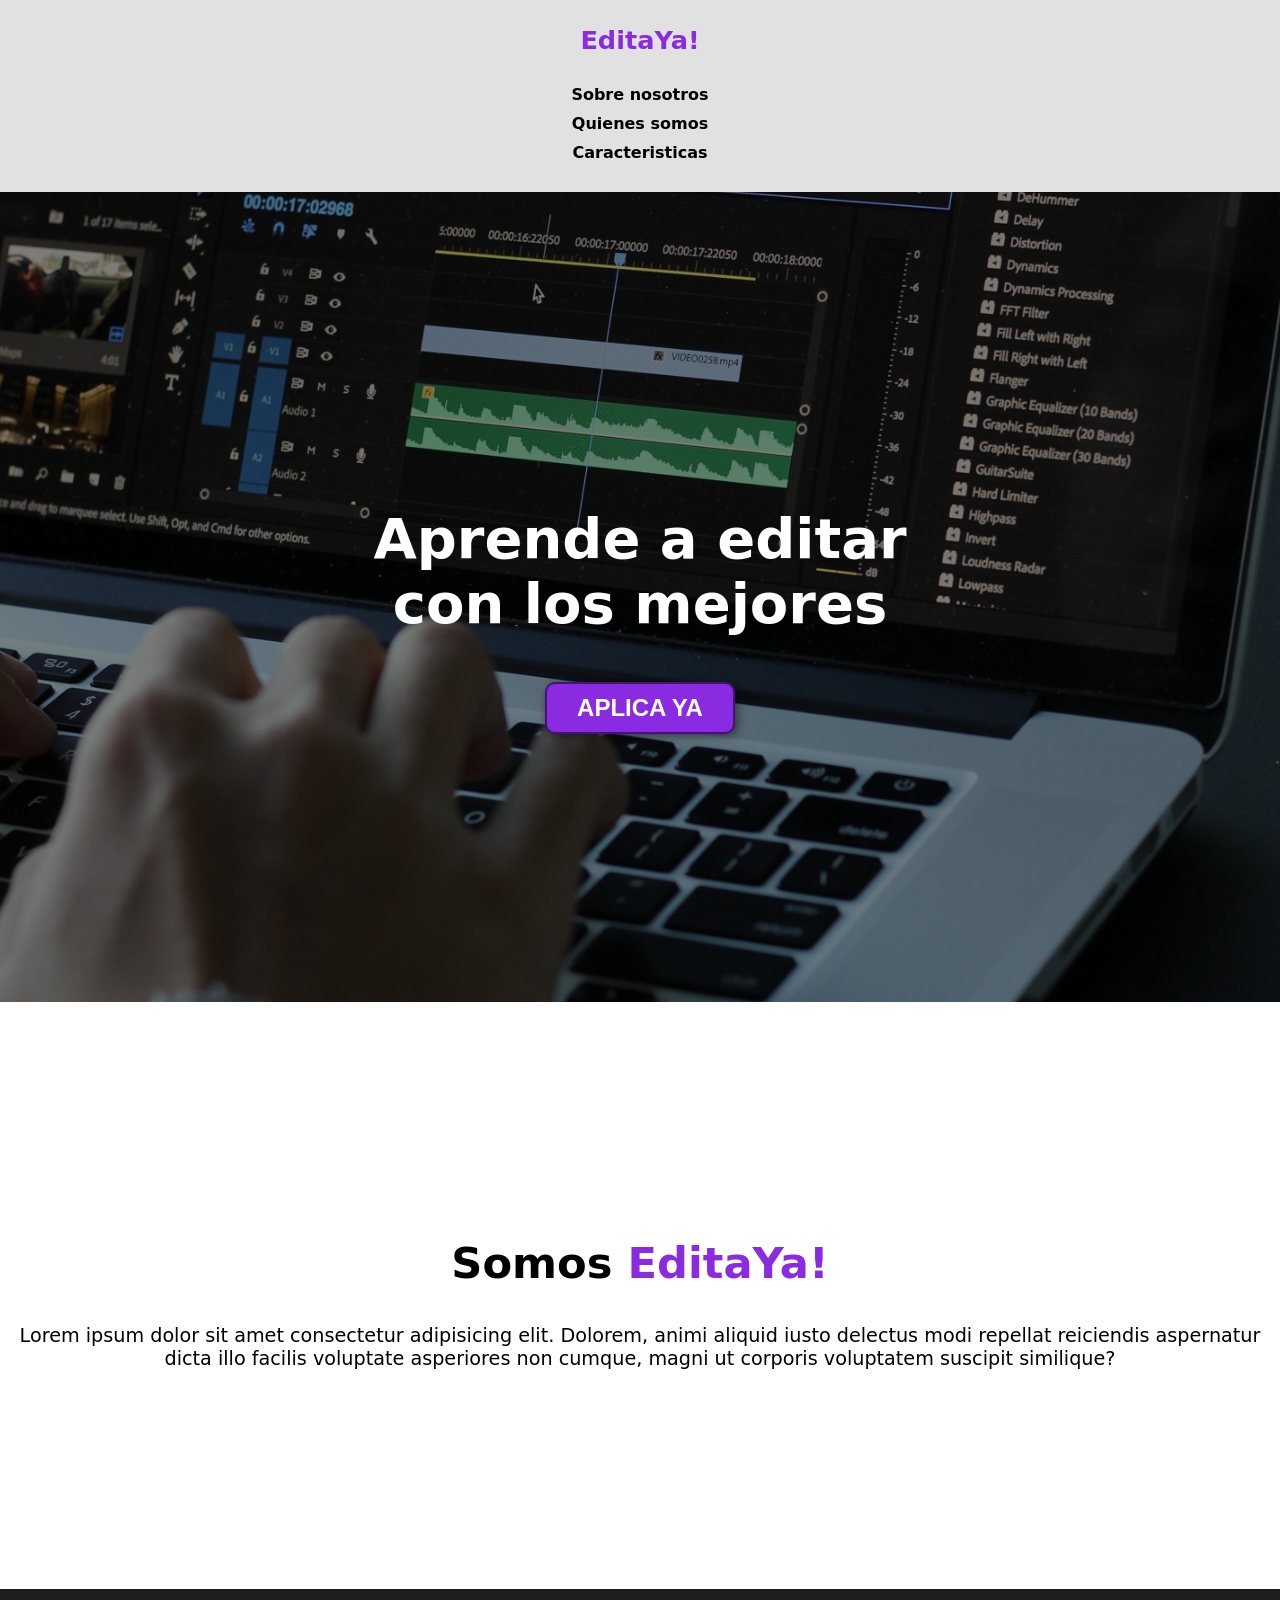
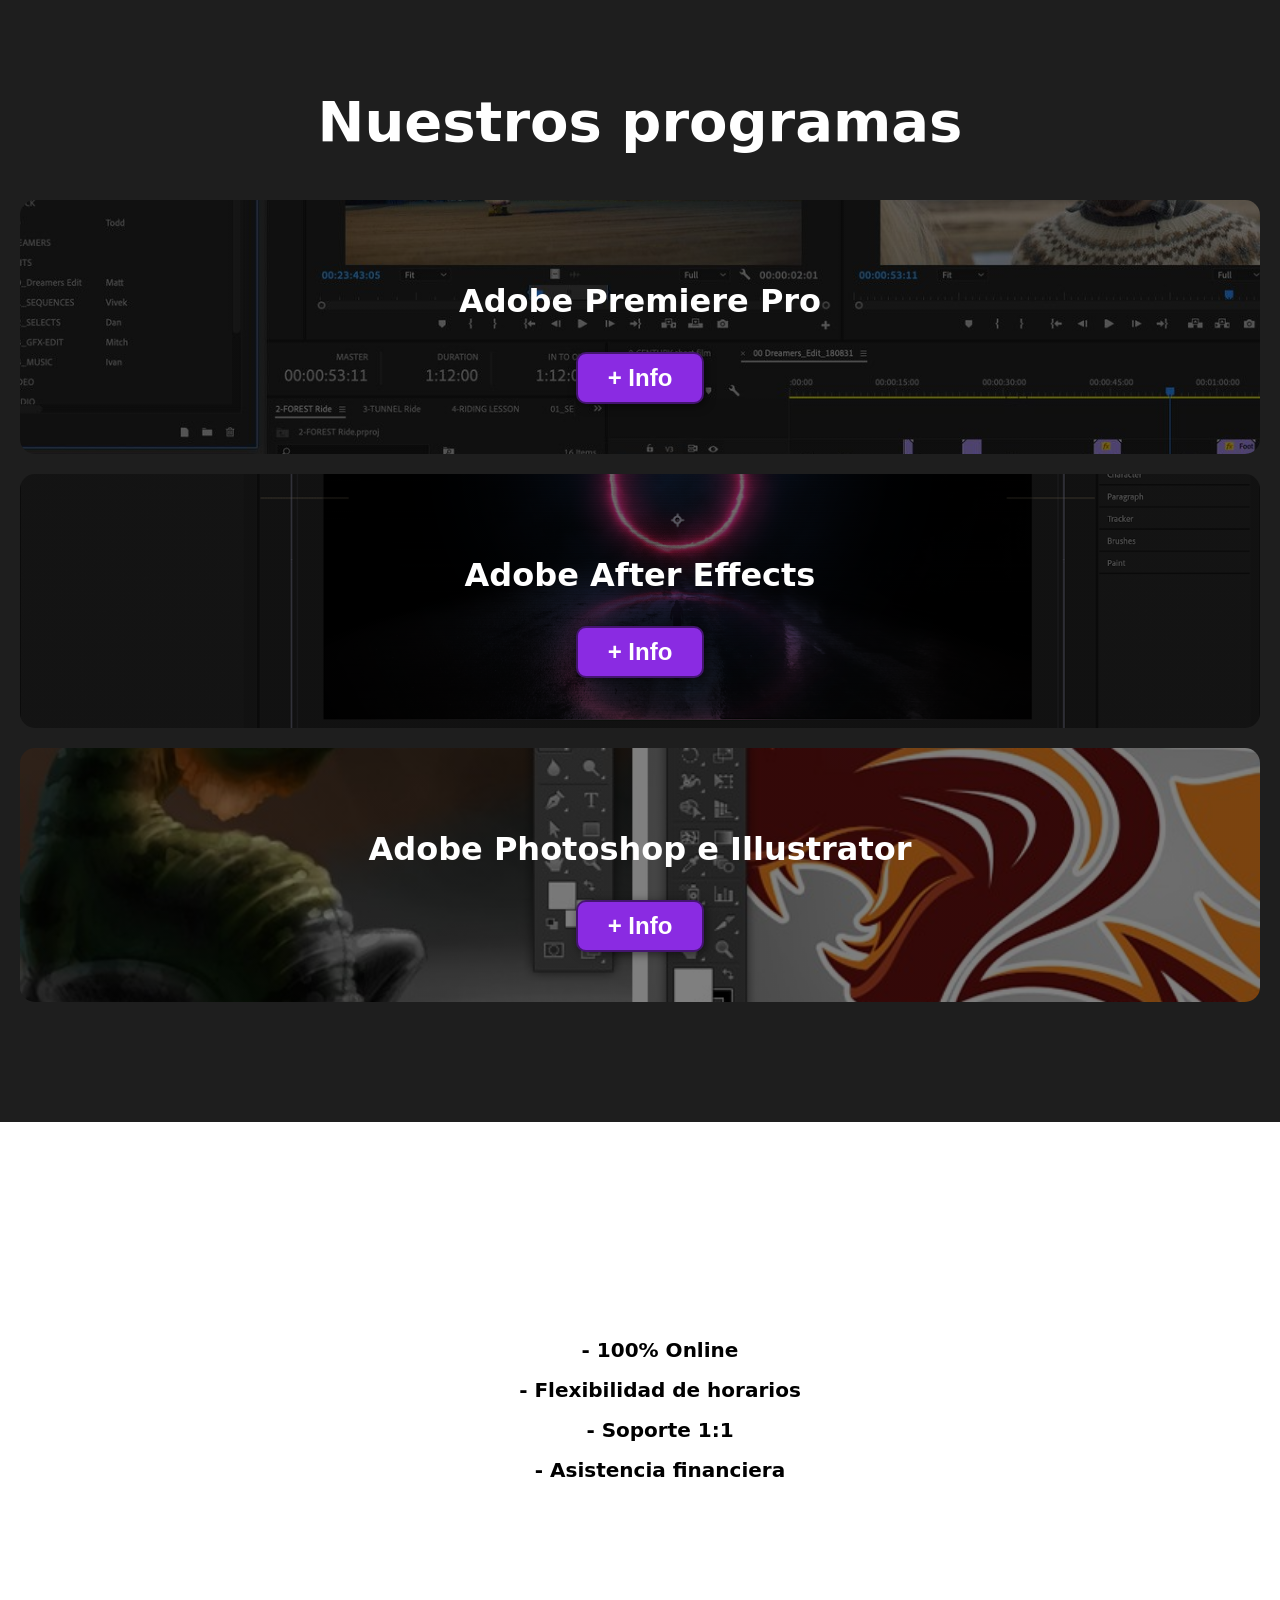
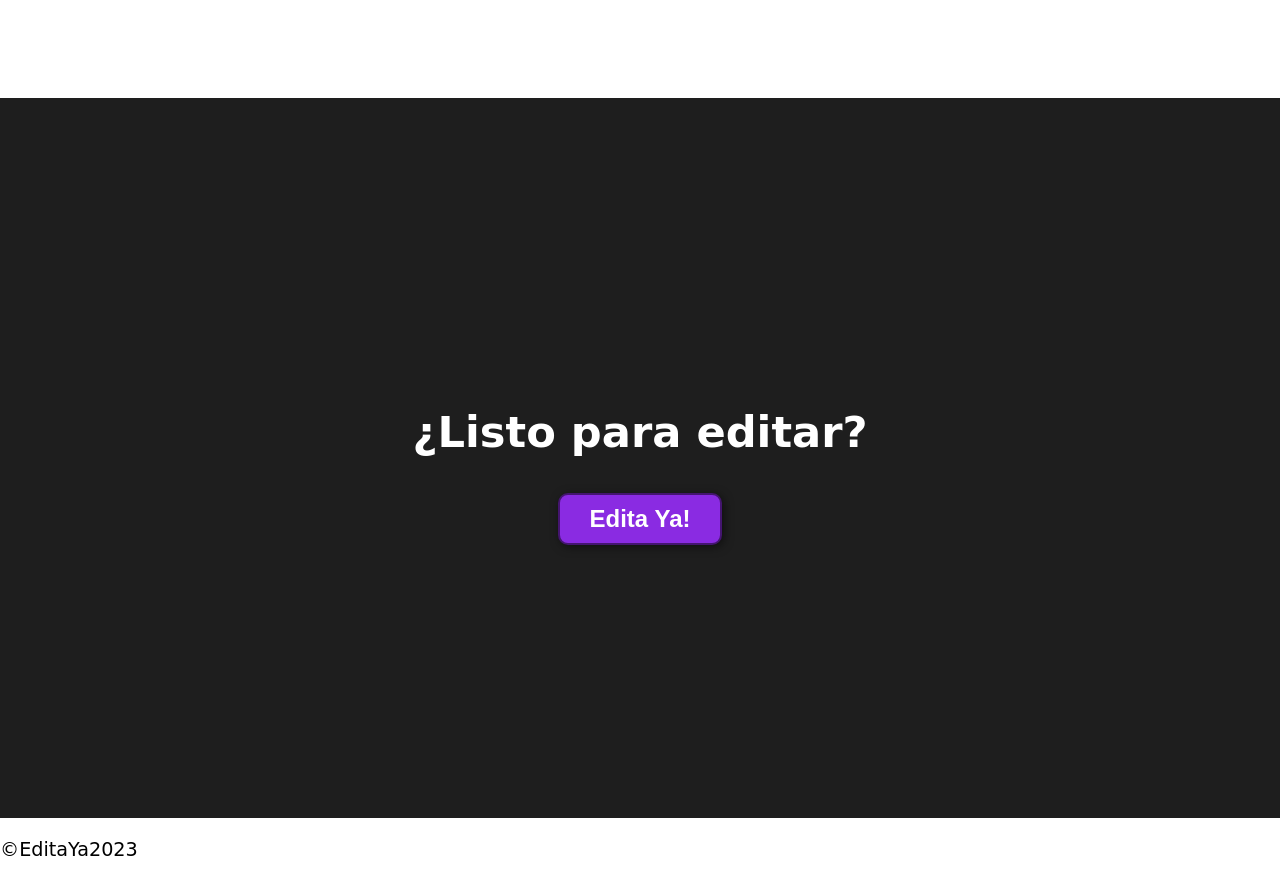
==== index.html @ 284dda74 "Practica" ====
<!DOCTYPE html>
<html lang="en">
    <head>
        <meta charset="UTF-8">
        <meta http-equiv="X-UA-Compatible" content="IE=edge">
        <meta name="viewport" content="width=device-width, initial-scale=1.0">
        <title>Burbanito</title>
        <link rel="stylesheet" href="style.css">
    </head>
    <body>
        <header>
            <div class="container">
                <p class="logo">EditaYa!</p>
                <nav>
                    <a href="#somos-editaya">Sobre nosotros</a>
                    <a href="#nuestros-programas">Quienes somos</a>
                    <a href="#caracteristicas">Caracteristicas</a>
                </nav>
            </div>
        </header>
        <section id="hero">
            <h1>Aprende a editar
                <br>
                con los mejores</h1>
            <button>APLICA YA</button>
        </section>

        <section id="somos-editaya">
            <div class="container">
                <div class="img-container"></div>
                <h2>Somos
                    <span class="color-acento">EditaYa!</span></h2>
                <p>Lorem ipsum dolor sit amet consectetur adipisicing elit. Dolorem, animi
                    aliquid iusto delectus modi repellat reiciendis aspernatur dicta illo facilis
                    voluptate asperiores non cumque, magni ut corporis voluptatem suscipit
                    similique?</p>
            </div>
        </section>

        <section id="nuestros-programas">
            <div class="container">
                <h2>Nuestros programas</h2>
                <div class="programas">

                    <div class="carta">
                        <h3>Adobe Premiere Pro</h3>
                        <p>Lorem ipsum dolor sit amet consectetur, adipisicing elit. Et adipisci
                            repellat quo voluptas maiores repudiandae! Voluptates, placeat reprehenderit?
                            Consequuntur, recusandae?</p>
                        <button>+ Info</button>
                    </div>
                    <div class="carta">
                        <h3>Adobe After Effects</h3>
                        <p>Lorem ipsum dolor sit amet consectetur, adipisicing elit. Et adipisci
                            repellat quo voluptas maiores repudiandae! Voluptates, placeat reprehenderit?
                            Consequuntur, recusandae?</p>
                        <button>+ Info</button>
                    </div>
                    <div class="carta">
                        <h3>Adobe Photoshop e Illustrator</h3>
                        <p>Lorem ipsum dolor sit amet consectetur, adipisicing elit. Et adipisci
                            repellat quo voluptas maiores repudiandae! Voluptates, placeat reprehenderit?
                            Consequuntur, recusandae?</p>
                        <button>+ Info</button>
                    </div>
                </div>
            </div>
        </section>

        <section id="caracteristicas">
            <div class="container">
            <ul>
                <li>- 100% Online</li>
                <li>- Flexibilidad de horarios</li>
                <li>- Soporte 1:1</li>
                <li>- Asistencia financiera</li>
            </ul>
        </div>
        </div>
    </section>

    <section id="final">
        <h2>¿Listo para editar?</h2>
        <button>Edita Ya!</button>
    </section>
    <footer>
        <div class="container">
            <p>&copy;EditaYa2023</p>
        </div>
    </footer>
</body>
</html>
---- style.css ----
* {
    box-sizing: border-box;
}

html {
    scroll-behavior: smooth;
}

body {
    font-family: system-ui, -apple-system, BlinkMacSystemFont, 'Segoe UI', Roboto, Oxygen, Ubuntu, Cantarell, 'Open Sans', 'Helvetica Neue', sans-serif;
    margin: 0;
}

h1 {
    font-size: 3.5em;
}
h2 {
    font-size: 2.7em;
}
h3 {
    font-size: 2em;
}
p {
    font-size: 1.2em;
}
ul {
    list-style: none;
}
li {
    font-size: 1.25em;
}

button {
    font-size: 1.5em;
    font-weight: bold;
    padding: 10px 30px;
    border-radius: 10px;
    border: 2px solid rgba(0,0,0,0.5);
    box-shadow: 2px 2px 10px rgba(0,0,0,0.5);
    color: white;
    background-color: blueviolet;
}

button:hover {
    background-color: rgb(101,33,165);
}

.container {
    max-width: 1400px;
    margin: auto;
}

.color-acento {
    color: blueviolet;
}

header {
    background-color: rgb(225,225,225);
}

header .logo {
    margin: 0;
    padding: 25px 30px;
    font-weight: bold;
    color: blueviolet;
    font-size: 1.6em;
}

header .container {
    display: flex;
    flex-direction: column;
    align-items: center;
}

header nav {
    display: flex;
    flex-direction: column;
    text-align: center;
    padding-bottom: 25px;
}

header a {
    padding: 5px 12px;
    text-decoration: none;
    font-weight: bold;
    color: black;
}

header a:hover {
    color: blueviolet;
}

#hero {
    display: flex;
    align-items: center;
    justify-content: center;
    text-align: center;
    flex-direction: column;
    height: 90vh;
    color: white;
    background-image: linear-gradient(0deg, rgba(0,0,0,0.5), rgba(0,0,0,0.5)) ,url(media/back\ hero.jpg);
    background-repeat: no-repeat;
    background-size: cover;
    background-position: center center;

}

#hero h1 {
    color: white;
}

#somos-editaya .container {
    text-align: center;
    padding: 200px 12px;
}

#nuestros-programas {
    background-color: rgb(30,30,30);
    color: white;
    text-align: center;
}

#nuestros-programas .container {
    padding: 100px 0;
}

#nuestros-programas h2 {
    margin-top: 0;
    font-size: 3.5em;
}

#nuestros-programas p {
    display: none;
}

#nuestros-programas .carta {
    background-position: center center;
    background-size: cover;
    padding: 50px;
    margin: 20px;
    border-radius: 15px;
}

.carta:first-child {
    background-image: linear-gradient(0deg, rgba(0,0,0,0.5), rgba(0,0,0,0.5)) ,url(media/Premiere\ pro.jpg);

}
.carta:nth-child(2) {
    background-image: linear-gradient(0deg, rgba(0,0,0,0.5), rgba(0,0,0,0.5)) ,url(media/After\ effects.png);
}

.carta:nth-child(3) {
    background-image: linear-gradient(0deg, rgba(0,0,0,0.5), rgba(0,0,0,0.5)) ,url(media/illustrator.jpg);
}

#caracteristicas .container {
    text-align: center;
    padding: 200px 12px;
}

#caracteristicas li {
    margin: 16px 0;
    font-weight: bold;
}

#final {
    display: flex;
    flex-direction: column;
    justify-content: center;
    align-items: center;
    background-color: rgb(30,30,30);
    text-align: center;
    color: white;
    height: 80vh;

}
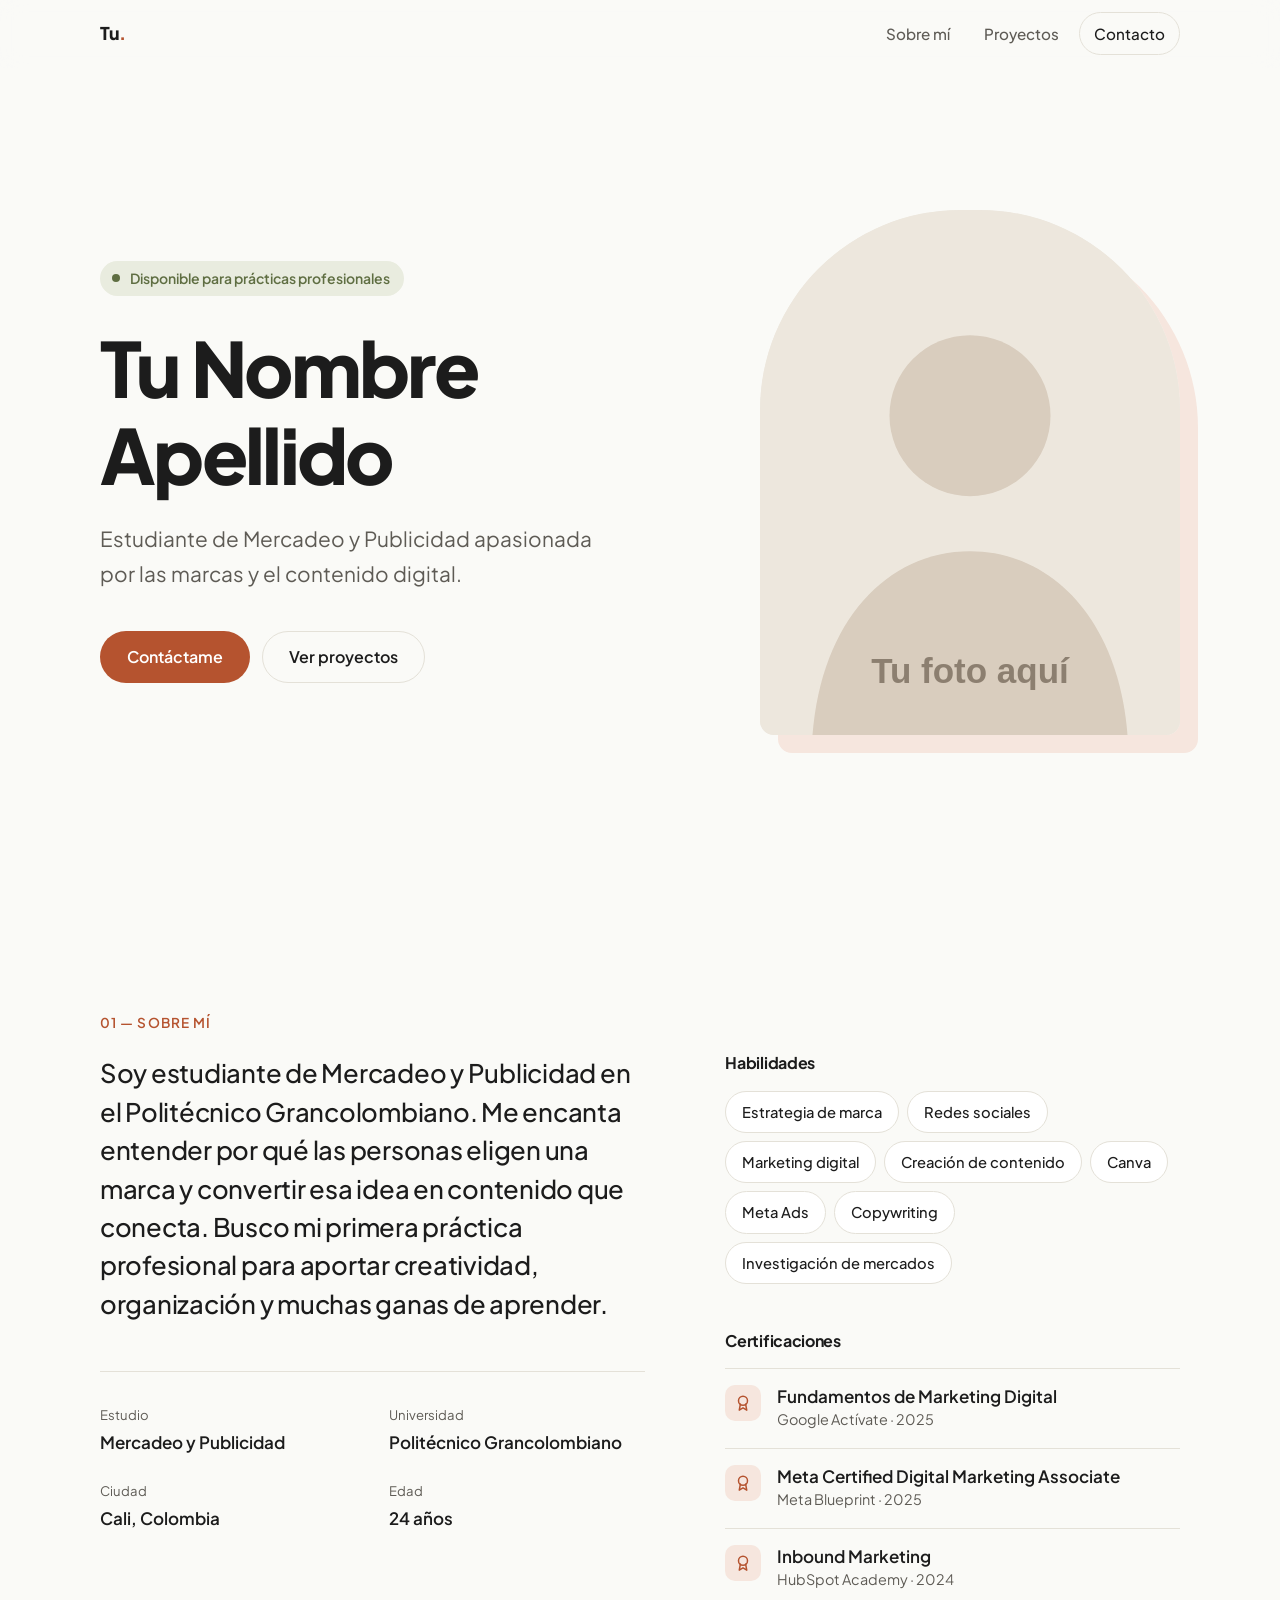
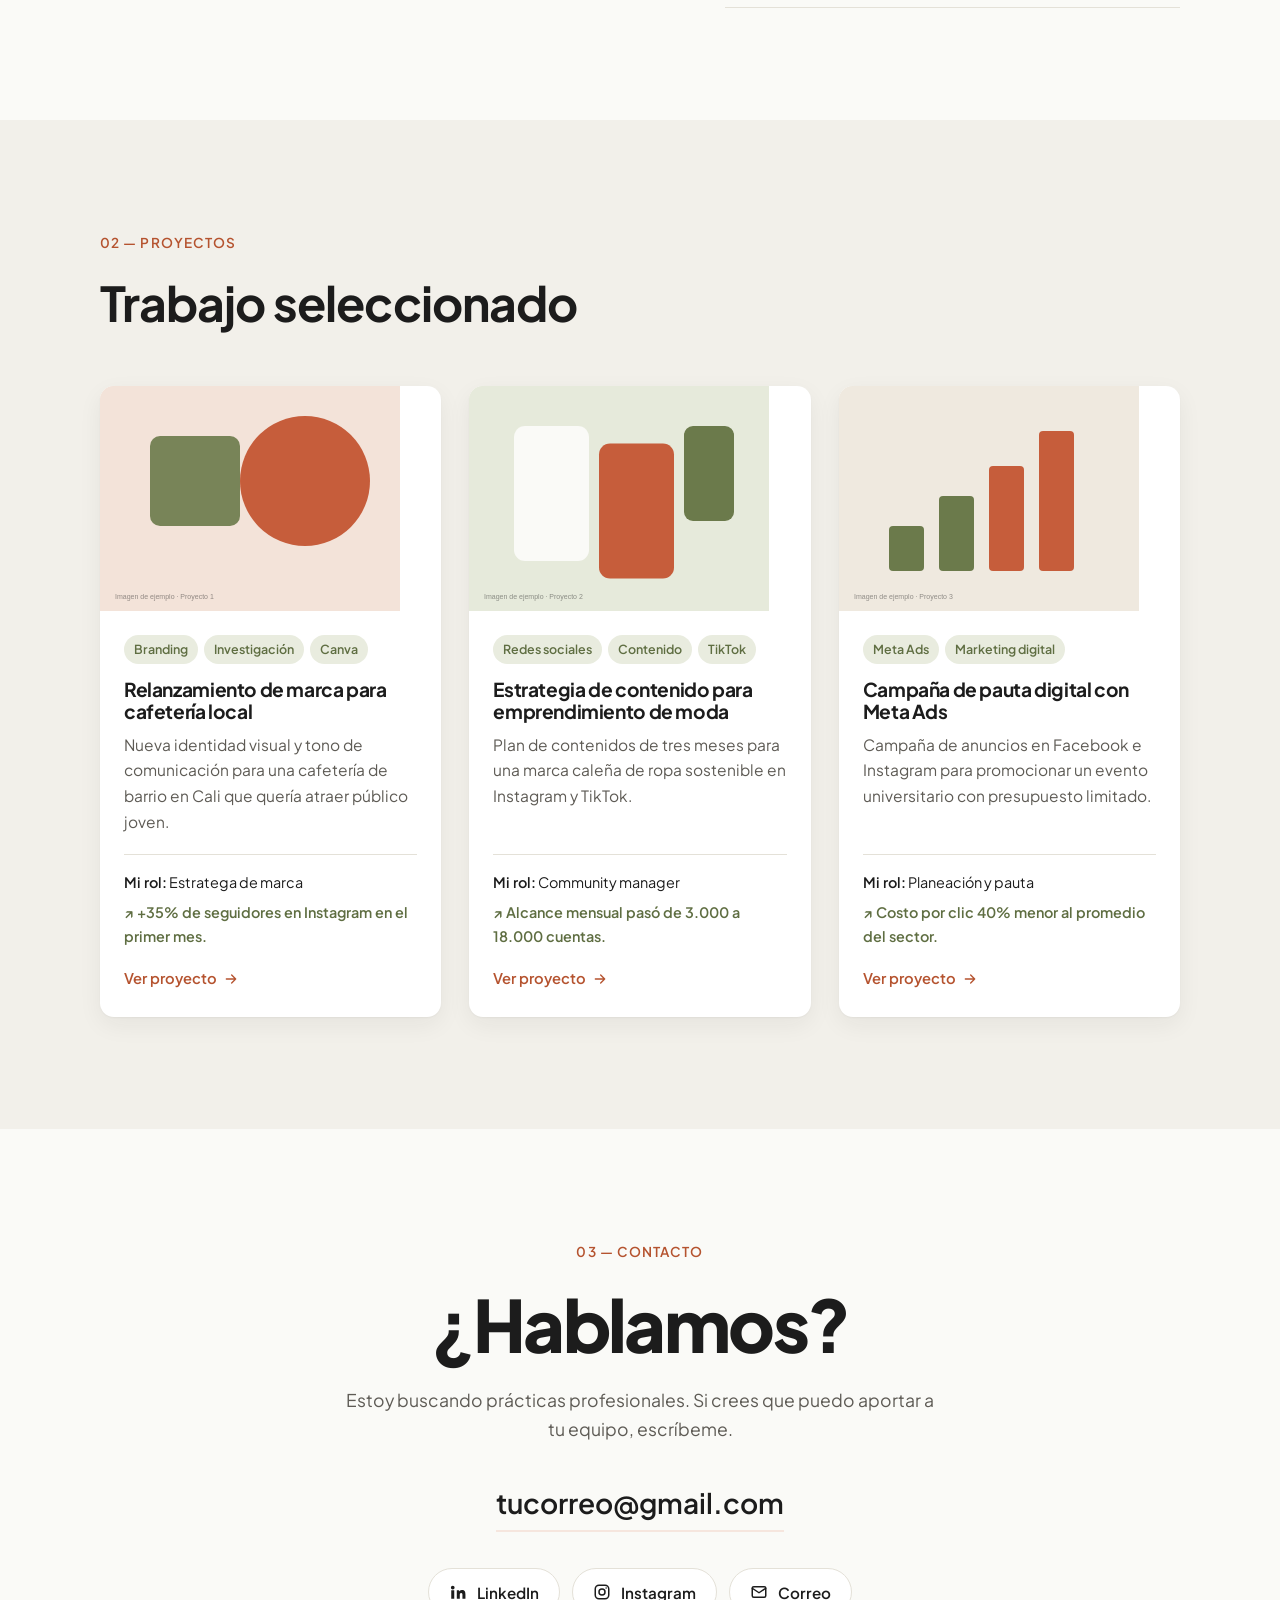
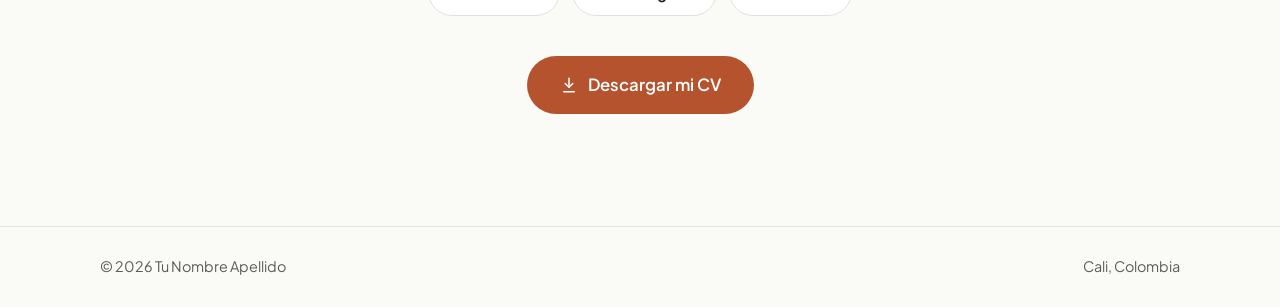
==== commit 5543326e: "Crear portafolio personal minimalista y responsive - Toda la información editable en contenido.js (d" ====
--- a/index.html
+++ b/index.html
@@ -1,92 +1,133 @@
 <!DOCTYPE html>
-<html lang="en">
-    <head>
-        <meta charset="UTF-8">
-        <meta http-equiv="X-UA-Compatible" content="IE=edge">
-        <meta name="viewport" content="width=device-width, initial-scale=1.0">
-        <title>Burbanito</title>
-        <link rel="stylesheet" href="style.css">
-    </head>
-    <body>
-        <header>
-            <div class="container">
-                <p class="logo">EditaYa!</p>
-                <nav>
-                    <a href="#somos-editaya">Sobre nosotros</a>
-                    <a href="#nuestros-programas">Quienes somos</a>
-                    <a href="#caracteristicas">Caracteristicas</a>
-                </nav>
-            </div>
-        </header>
-        <section id="hero">
-            <h1>Aprende a editar
-                <br>
-                con los mejores</h1>
-            <button>APLICA YA</button>
-        </section>
+<html lang="es">
+<head>
+  <meta charset="UTF-8">
+  <meta name="viewport" content="width=device-width, initial-scale=1.0">
+  <!-- Título y descripción que se ven en Google y al compartir el link -->
+  <title>Portafolio · Mercadeo y Publicidad</title>
+  <meta name="description" content="Portafolio de estudiante de Mercadeo y Publicidad en Cali, Colombia. Estrategia de marca, redes sociales y marketing digital.">
+  <meta property="og:title" content="Portafolio · Mercadeo y Publicidad">
+  <meta property="og:description" content="Estrategia de marca, redes sociales y marketing digital. Disponible para prácticas profesionales.">
+  <meta property="og:type" content="website">
+  <meta name="theme-color" content="#FAFAF7">
+  <link rel="icon" href="imagenes/icono.svg" type="image/svg+xml">
 
-        <section id="somos-editaya">
-            <div class="container">
-                <div class="img-container"></div>
-                <h2>Somos
-                    <span class="color-acento">EditaYa!</span></h2>
-                <p>Lorem ipsum dolor sit amet consectetur adipisicing elit. Dolorem, animi
-                    aliquid iusto delectus modi repellat reiciendis aspernatur dicta illo facilis
-                    voluptate asperiores non cumque, magni ut corporis voluptatem suscipit
-                    similique?</p>
-            </div>
-        </section>
+  <link rel="preconnect" href="https://fonts.googleapis.com">
+  <link rel="preconnect" href="https://fonts.gstatic.com" crossorigin>
+  <link href="https://fonts.googleapis.com/css2?family=Plus+Jakarta+Sans:wght@400;500;600;700;800&display=swap" rel="stylesheet">
 
-        <section id="nuestros-programas">
-            <div class="container">
-                <h2>Nuestros programas</h2>
-                <div class="programas">
+  <link rel="stylesheet" href="css/estilos.css">
+  <script>document.documentElement.classList.add("js");</script>
+</head>
+<body>
 
-                    <div class="carta">
-                        <h3>Adobe Premiere Pro</h3>
-                        <p>Lorem ipsum dolor sit amet consectetur, adipisicing elit. Et adipisci
-                            repellat quo voluptas maiores repudiandae! Voluptates, placeat reprehenderit?
-                            Consequuntur, recusandae?</p>
-                        <button>+ Info</button>
-                    </div>
-                    <div class="carta">
-                        <h3>Adobe After Effects</h3>
-                        <p>Lorem ipsum dolor sit amet consectetur, adipisicing elit. Et adipisci
-                            repellat quo voluptas maiores repudiandae! Voluptates, placeat reprehenderit?
-                            Consequuntur, recusandae?</p>
-                        <button>+ Info</button>
-                    </div>
-                    <div class="carta">
-                        <h3>Adobe Photoshop e Illustrator</h3>
-                        <p>Lorem ipsum dolor sit amet consectetur, adipisicing elit. Et adipisci
-                            repellat quo voluptas maiores repudiandae! Voluptates, placeat reprehenderit?
-                            Consequuntur, recusandae?</p>
-                        <button>+ Info</button>
-                    </div>
-                </div>
-            </div>
-        </section>
+  <a class="saltar" href="#contenido">Saltar al contenido</a>
 
-        <section id="caracteristicas">
-            <div class="container">
-            <ul>
-                <li>- 100% Online</li>
-                <li>- Flexibilidad de horarios</li>
-                <li>- Soporte 1:1</li>
-                <li>- Asistencia financiera</li>
-            </ul>
+  <!-- ============ MENÚ ============ -->
+  <header class="cabecera" id="cabecera">
+    <div class="contenedor cabecera__fila">
+      <a href="#inicio" class="logo" data-campo="nombre-corto">Portafolio</a>
+
+      <button class="menu-boton" id="menu-boton" aria-label="Abrir menú" aria-expanded="false" aria-controls="menu">
+        <span></span><span></span>
+      </button>
+
+      <nav class="menu" id="menu" aria-label="Navegación principal">
+        <a href="#sobre-mi">Sobre mí</a>
+        <a href="#proyectos">Proyectos</a>
+        <a href="#contacto" class="menu__destacado">Contacto</a>
+      </nav>
+    </div>
+  </header>
+
+  <main id="contenido">
+
+    <!-- ============ 1. INICIO ============ -->
+    <section class="inicio" id="inicio">
+      <div class="contenedor inicio__grid">
+        <div class="inicio__texto">
+          <p class="estado aparecer"><span class="estado__punto"></span><span data-campo="disponibilidad"></span></p>
+          <h1 class="inicio__nombre aparecer" data-campo="nombre"></h1>
+          <p class="inicio__frase aparecer" data-campo="frase"></p>
+          <div class="inicio__botones aparecer">
+            <a href="#contacto" class="boton boton--principal">Contáctame</a>
+            <a href="#proyectos" class="boton boton--secundario">Ver proyectos</a>
+          </div>
         </div>
+        <div class="inicio__foto aparecer">
+          <img id="foto" src="" alt="" width="480" height="600">
         </div>
+      </div>
     </section>
 
-    <section id="final">
-        <h2>¿Listo para editar?</h2>
-        <button>Edita Ya!</button>
+    <!-- ============ 2. SOBRE MÍ ============ -->
+    <section class="seccion" id="sobre-mi">
+      <div class="contenedor">
+        <p class="seccion__etiqueta aparecer">01 — Sobre mí</p>
+        <div class="sobre__grid">
+          <div>
+            <p class="sobre__parrafo aparecer" data-campo="sobreMi"></p>
+            <dl class="datos aparecer" id="datos"></dl>
+          </div>
+          <div>
+            <h2 class="subtitulo aparecer">Habilidades</h2>
+            <ul class="habilidades aparecer" id="habilidades"></ul>
+
+            <div id="bloque-certificaciones">
+              <h2 class="subtitulo aparecer">Certificaciones</h2>
+              <ul class="certificaciones" id="certificaciones"></ul>
+            </div>
+          </div>
+        </div>
+      </div>
     </section>
-    <footer>
-        <div class="container">
-            <p>&copy;EditaYa2023</p>
-        </div>
-    </footer>
+
+    <!-- ============ 3. PROYECTOS ============ -->
+    <section class="seccion seccion--suave" id="proyectos">
+      <div class="contenedor">
+        <p class="seccion__etiqueta aparecer">02 — Proyectos</p>
+        <h2 class="seccion__titulo aparecer">Trabajo seleccionado</h2>
+        <div class="proyectos" id="lista-proyectos"></div>
+      </div>
+    </section>
+
+    <!-- ============ 4. CONTACTO ============ -->
+    <section class="seccion" id="contacto">
+      <div class="contenedor contacto">
+        <p class="seccion__etiqueta aparecer">03 — Contacto</p>
+        <h2 class="contacto__titulo aparecer">¿Hablamos?</h2>
+        <p class="contacto__texto aparecer">Estoy buscando prácticas profesionales. Si crees que puedo aportar a tu equipo, escríbeme.</p>
+
+        <a class="contacto__correo aparecer" id="enlace-correo" href="#"></a>
+
+        <div class="contacto__redes aparecer" id="redes"></div>
+
+        <a class="boton boton--principal boton--grande aparecer" id="boton-cv" href="#" download>
+          <svg width="18" height="18" viewBox="0 0 24 24" fill="none" stroke="currentColor" stroke-width="2" stroke-linecap="round" stroke-linejoin="round" aria-hidden="true"><path d="M12 3v12"/><path d="m7 10 5 5 5-5"/><path d="M5 21h14"/></svg>
+          Descargar mi CV
+        </a>
+      </div>
+    </section>
+
+  </main>
+
+  <footer class="pie">
+    <div class="contenedor pie__fila">
+      <p>© <span id="anio"></span> <span data-campo="nombre"></span></p>
+      <p data-campo="ciudad"></p>
+    </div>
+  </footer>
+
+  <!-- ============ DETALLE DE PROYECTO (ventana emergente) ============ -->
+  <dialog class="detalle" id="detalle" aria-labelledby="detalle-titulo">
+    <button class="detalle__cerrar" id="detalle-cerrar" aria-label="Cerrar">
+      <svg width="20" height="20" viewBox="0 0 24 24" fill="none" stroke="currentColor" stroke-width="2" stroke-linecap="round" aria-hidden="true"><path d="M18 6 6 18M6 6l12 12"/></svg>
+    </button>
+    <div id="detalle-contenido"></div>
+  </dialog>
+
+  <!-- Primero tus datos, luego el código que los muestra -->
+  <script src="contenido.js"></script>
+  <script src="js/principal.js"></script>
 </body>
-</html>+</html>
--- a/css/estilos.css
+++ b/css/estilos.css
@@ -0,0 +1,605 @@
+/* =====================================================================
+   ESTILOS DEL PORTAFOLIO
+   Para cambiar los colores, edita solo las variables de aquí abajo.
+   ===================================================================== */
+:root {
+  --fondo: #FAFAF7;
+  --fondo-suave: #F2F0EA;
+  --blanco: #FFFFFF;
+  --texto: #1C1C1C;
+  --texto-suave: #5E5B55;
+  --linea: #E4E1D8;
+
+  --acento: #B5532F;        /* terracota */
+  --acento-oscuro: #96421F;
+  --acento-claro: #F6E6DE;
+  --acento-2: #5F6E42;      /* verde oliva */
+  --acento-2-claro: #E9ECDF;
+
+  --fuente: "Plus Jakarta Sans", system-ui, -apple-system, "Segoe UI", Roboto, sans-serif;
+  --radio: 14px;
+  --sombra: 0 1px 2px rgba(28, 28, 28, .04), 0 8px 24px rgba(28, 28, 28, .06);
+  --sombra-alta: 0 2px 4px rgba(28, 28, 28, .05), 0 20px 48px rgba(28, 28, 28, .12);
+  --ancho: 1120px;
+  --cabecera: 68px;
+}
+
+/* ---------- Base ---------- */
+*, *::before, *::after { box-sizing: border-box; }
+
+html {
+  scroll-behavior: smooth;
+  scroll-padding-top: var(--cabecera);
+  -webkit-text-size-adjust: 100%;
+}
+
+body {
+  margin: 0;
+  font-family: var(--fuente);
+  font-size: 1.0625rem;
+  line-height: 1.65;
+  color: var(--texto);
+  background: var(--fondo);
+  -webkit-font-smoothing: antialiased;
+}
+
+img { max-width: 100%; height: auto; display: block; }
+h1, h2, h3 { line-height: 1.15; letter-spacing: -0.02em; margin: 0; }
+p { margin: 0; }
+a { color: inherit; }
+ul { margin: 0; padding: 0; list-style: none; }
+
+:focus-visible {
+  outline: 2px solid var(--acento);
+  outline-offset: 3px;
+  border-radius: 6px;
+}
+
+.contenedor {
+  width: 100%;
+  max-width: var(--ancho);
+  margin: 0 auto;
+  padding: 0 20px;
+}
+
+.saltar {
+  position: absolute;
+  left: -999px;
+  top: 8px;
+  background: var(--texto);
+  color: var(--blanco);
+  padding: 8px 14px;
+  border-radius: 8px;
+  z-index: 100;
+}
+.saltar:focus { left: 8px; }
+
+/* ---------- Botones ---------- */
+.boton {
+  display: inline-flex;
+  align-items: center;
+  justify-content: center;
+  gap: 10px;
+  min-height: 48px;
+  padding: 12px 26px;
+  border-radius: 999px;
+  font-weight: 600;
+  font-size: 1rem;
+  text-decoration: none;
+  border: 1.5px solid transparent;
+  cursor: pointer;
+  transition: background-color .25s, color .25s, border-color .25s, transform .25s;
+}
+.boton:active { transform: scale(.98); }
+
+.boton--principal { background: var(--acento); color: var(--blanco); }
+.boton--principal:hover { background: var(--acento-oscuro); }
+
+.boton--secundario { border-color: var(--linea); color: var(--texto); background: transparent; }
+.boton--secundario:hover { border-color: var(--texto); }
+
+.boton--grande { min-height: 56px; padding: 14px 32px; font-size: 1.05rem; }
+
+/* ---------- Cabecera / menú ---------- */
+.cabecera {
+  position: sticky;
+  top: 0;
+  z-index: 50;
+  height: var(--cabecera);
+  background: rgba(250, 250, 247, .85);
+  backdrop-filter: saturate(180%) blur(12px);
+  -webkit-backdrop-filter: saturate(180%) blur(12px);
+  border-bottom: 1px solid transparent;
+  transition: border-color .3s;
+}
+.cabecera--scroll { border-bottom-color: var(--linea); }
+
+.cabecera__fila {
+  height: 100%;
+  display: flex;
+  align-items: center;
+  justify-content: space-between;
+}
+
+.logo {
+  font-weight: 800;
+  font-size: 1.1rem;
+  text-decoration: none;
+  letter-spacing: -0.02em;
+}
+.logo::after { content: "."; color: var(--acento); }
+
+.menu { display: flex; align-items: center; gap: 6px; }
+.menu a {
+  text-decoration: none;
+  font-weight: 500;
+  font-size: .95rem;
+  color: var(--texto-suave);
+  padding: 8px 14px;
+  border-radius: 999px;
+  transition: color .2s, background-color .2s;
+}
+.menu a:hover { color: var(--texto); }
+.menu .menu__destacado { color: var(--texto); border: 1.5px solid var(--linea); }
+.menu .menu__destacado:hover { border-color: var(--texto); }
+
+.menu-boton { display: none; }
+
+/* ---------- Inicio ---------- */
+.inicio {
+  padding: 72px 0 96px;
+  min-height: calc(100svh - var(--cabecera));
+  display: flex;
+  align-items: center;
+}
+
+.inicio__grid {
+  display: grid;
+  grid-template-columns: 1.25fr 1fr;
+  gap: 64px;
+  align-items: center;
+}
+
+.estado {
+  display: inline-flex;
+  align-items: center;
+  gap: 10px;
+  font-size: .875rem;
+  font-weight: 600;
+  color: var(--acento-2);
+  background: var(--acento-2-claro);
+  padding: 6px 14px 6px 12px;
+  border-radius: 999px;
+  margin-bottom: 28px;
+}
+.estado__punto {
+  width: 8px; height: 8px;
+  border-radius: 50%;
+  background: var(--acento-2);
+  box-shadow: 0 0 0 0 rgba(95, 110, 66, .5);
+  animation: pulso 2.4s infinite;
+}
+@keyframes pulso {
+  0%   { box-shadow: 0 0 0 0 rgba(95, 110, 66, .45); }
+  70%  { box-shadow: 0 0 0 8px rgba(95, 110, 66, 0); }
+  100% { box-shadow: 0 0 0 0 rgba(95, 110, 66, 0); }
+}
+
+.inicio__nombre {
+  font-size: clamp(2.6rem, 6.5vw, 4.75rem);
+  font-weight: 800;
+  letter-spacing: -0.035em;
+  margin-bottom: 24px;
+  text-wrap: balance;
+}
+
+.inicio__frase {
+  font-size: clamp(1.1rem, 2vw, 1.3rem);
+  color: var(--texto-suave);
+  max-width: 34ch;
+  margin-bottom: 40px;
+  text-wrap: pretty;
+}
+
+.inicio__botones { display: flex; flex-wrap: wrap; gap: 12px; }
+
+.inicio__foto { position: relative; justify-self: end; width: 100%; max-width: 420px; }
+.inicio__foto::before {
+  content: "";
+  position: absolute;
+  inset: 18px -18px -18px 18px;
+  border-radius: 200px 200px var(--radio) var(--radio);
+  background: var(--acento-claro);
+  z-index: -1;
+}
+.inicio__foto img {
+  width: 100%;
+  aspect-ratio: 4 / 5;
+  object-fit: cover;
+  border-radius: 200px 200px var(--radio) var(--radio);
+  background: var(--fondo-suave);
+}
+
+/* ---------- Secciones ---------- */
+.seccion { padding: 112px 0; }
+.seccion--suave { background: var(--fondo-suave); }
+
+.seccion__etiqueta {
+  font-size: .85rem;
+  font-weight: 600;
+  letter-spacing: .08em;
+  text-transform: uppercase;
+  color: var(--acento);
+  margin-bottom: 20px;
+}
+
+.seccion__titulo {
+  font-size: clamp(2rem, 4.5vw, 3rem);
+  font-weight: 700;
+  margin-bottom: 56px;
+}
+
+.subtitulo {
+  font-size: 1rem;
+  font-weight: 700;
+  margin-bottom: 18px;
+}
+
+/* ---------- Sobre mí ---------- */
+.sobre__grid {
+  display: grid;
+  grid-template-columns: 1.2fr 1fr;
+  gap: 80px;
+}
+
+.sobre__parrafo {
+  font-size: clamp(1.25rem, 2.4vw, 1.6rem);
+  line-height: 1.5;
+  font-weight: 500;
+  letter-spacing: -0.01em;
+  margin-bottom: 48px;
+  text-wrap: pretty;
+}
+
+.datos {
+  display: grid;
+  grid-template-columns: repeat(2, 1fr);
+  gap: 24px 32px;
+  margin: 0;
+  padding-top: 32px;
+  border-top: 1px solid var(--linea);
+}
+.datos dt { font-size: .82rem; color: var(--texto-suave); margin-bottom: 2px; }
+.datos dd { margin: 0; font-weight: 600; }
+
+.habilidades { display: flex; flex-wrap: wrap; gap: 8px; margin-bottom: 48px; }
+.habilidades li {
+  font-size: .92rem;
+  font-weight: 500;
+  padding: 8px 16px;
+  border: 1.5px solid var(--linea);
+  border-radius: 999px;
+  background: var(--blanco);
+}
+
+.certificaciones li {
+  display: flex;
+  gap: 16px;
+  align-items: flex-start;
+  padding: 16px 0;
+  border-top: 1px solid var(--linea);
+}
+.certificaciones li:last-child { border-bottom: 1px solid var(--linea); }
+.cert__icono {
+  flex: none;
+  width: 36px; height: 36px;
+  display: grid;
+  place-items: center;
+  border-radius: 10px;
+  background: var(--acento-claro);
+  color: var(--acento);
+}
+.cert__nombre { font-weight: 600; line-height: 1.35; }
+.cert__entidad { font-size: .9rem; color: var(--texto-suave); }
+
+/* ---------- Proyectos ---------- */
+.proyectos {
+  display: grid;
+  grid-template-columns: repeat(auto-fill, minmax(min(100%, 320px), 1fr));
+  gap: 28px;
+}
+
+.tarjeta {
+  display: flex;
+  flex-direction: column;
+  text-align: left;
+  font: inherit;
+  color: inherit;
+  width: 100%;
+  padding: 0;
+  border: 0;
+  background: var(--blanco);
+  border-radius: var(--radio);
+  overflow: hidden;
+  box-shadow: var(--sombra);
+  cursor: pointer;
+  transition: transform .35s cubic-bezier(.2,.7,.2,1), box-shadow .35s;
+}
+.tarjeta:hover { transform: translateY(-4px); box-shadow: var(--sombra-alta); }
+
+.tarjeta__imagen { overflow: hidden; aspect-ratio: 4 / 3; background: var(--fondo-suave); }
+.tarjeta__imagen img {
+  width: 100%; height: 100%;
+  object-fit: cover;
+  transition: transform .6s cubic-bezier(.2,.7,.2,1);
+}
+.tarjeta:hover .tarjeta__imagen img { transform: scale(1.04); }
+
+.tarjeta__cuerpo { padding: 24px 24px 26px; display: flex; flex-direction: column; flex: 1; }
+.tarjeta__titulo { font-size: 1.2rem; font-weight: 700; margin: 14px 0 10px; }
+.tarjeta__resumen { color: var(--texto-suave); font-size: .97rem; margin-bottom: 20px; }
+
+.tarjeta__meta {
+  font-size: .9rem;
+  display: grid;
+  gap: 6px;
+  padding-top: 16px;
+  border-top: 1px solid var(--linea);
+  margin-top: auto;
+}
+.tarjeta__meta strong { font-weight: 600; }
+.tarjeta__resultado { color: var(--acento-2); font-weight: 600; }
+
+.tarjeta__mas {
+  margin-top: 18px;
+  font-weight: 600;
+  font-size: .92rem;
+  color: var(--acento);
+  display: inline-flex;
+  align-items: center;
+  gap: 6px;
+}
+.tarjeta__mas svg { transition: transform .25s; }
+.tarjeta:hover .tarjeta__mas svg { transform: translateX(4px); }
+
+.etiquetas { display: flex; flex-wrap: wrap; gap: 6px; }
+.etiqueta {
+  font-size: .78rem;
+  font-weight: 600;
+  padding: 4px 10px;
+  border-radius: 999px;
+  color: var(--acento-2);
+  background: var(--acento-2-claro);
+}
+
+/* ---------- Detalle (ventana emergente) ---------- */
+.detalle {
+  width: min(760px, calc(100% - 32px));
+  max-height: calc(100dvh - 48px);
+  padding: 0;
+  border: 0;
+  border-radius: 20px;
+  background: var(--blanco);
+  color: var(--texto);
+  box-shadow: var(--sombra-alta);
+  overflow-y: auto;
+  overscroll-behavior: contain;
+}
+.detalle::backdrop {
+  background: rgba(28, 28, 28, .45);
+  backdrop-filter: blur(4px);
+  -webkit-backdrop-filter: blur(4px);
+}
+.detalle[open] { animation: entrar .35s cubic-bezier(.2,.7,.2,1); }
+.detalle[open]::backdrop { animation: fundido .35s ease; }
+@keyframes entrar { from { opacity: 0; transform: translateY(16px) scale(.98); } to { opacity: 1; transform: none; } }
+@keyframes fundido { from { opacity: 0; } to { opacity: 1; } }
+
+.detalle__cerrar {
+  position: sticky;
+  top: 14px;
+  float: right;
+  margin: 14px 14px -58px 0;
+  z-index: 2;
+  width: 44px; height: 44px;
+  display: grid;
+  place-items: center;
+  border: 0;
+  border-radius: 50%;
+  background: rgba(255, 255, 255, .92);
+  color: var(--texto);
+  box-shadow: var(--sombra);
+  cursor: pointer;
+}
+.detalle__cerrar:hover { background: var(--blanco); }
+
+.detalle__imagen { width: 100%; aspect-ratio: 16 / 9; object-fit: cover; background: var(--fondo-suave); }
+.detalle__cuerpo { padding: 32px 36px 40px; }
+.detalle__fecha { font-size: .88rem; color: var(--texto-suave); margin: 16px 0 6px; }
+.detalle__titulo { font-size: clamp(1.5rem, 3.5vw, 2rem); font-weight: 700; margin-bottom: 16px; }
+.detalle__resumen { color: var(--texto-suave); font-size: 1.05rem; margin-bottom: 32px; }
+
+.detalle__columnas { display: grid; grid-template-columns: 1fr 1fr; gap: 32px; }
+.detalle h3 {
+  font-size: .82rem;
+  text-transform: uppercase;
+  letter-spacing: .08em;
+  color: var(--acento);
+  margin-bottom: 12px;
+}
+.detalle__rol { font-weight: 600; margin-bottom: 14px; }
+
+.lista-puntos li { position: relative; padding-left: 20px; margin-bottom: 10px; font-size: .97rem; }
+.lista-puntos li::before {
+  content: "";
+  position: absolute;
+  left: 2px; top: .65em;
+  width: 6px; height: 6px;
+  border-radius: 50%;
+  background: var(--acento);
+}
+
+.resultados li {
+  background: var(--acento-2-claro);
+  color: var(--acento-2);
+  font-weight: 600;
+  padding: 12px 16px;
+  border-radius: 10px;
+  margin-bottom: 10px;
+  font-size: .97rem;
+}
+
+.detalle__enlace { margin-top: 32px; }
+
+/* ---------- Contacto ---------- */
+.contacto { text-align: center; display: flex; flex-direction: column; align-items: center; }
+.contacto__titulo { font-size: clamp(2.6rem, 7vw, 4.5rem); font-weight: 800; letter-spacing: -0.035em; margin-bottom: 20px; }
+.contacto__texto { color: var(--texto-suave); max-width: 46ch; margin-bottom: 36px; font-size: 1.1rem; }
+
+.contacto__correo {
+  font-size: clamp(1.15rem, 3.4vw, 1.75rem);
+  font-weight: 600;
+  text-decoration: none;
+  border-bottom: 2px solid var(--acento-claro);
+  padding-bottom: 4px;
+  margin-bottom: 36px;
+  word-break: break-all;
+  transition: border-color .25s, color .25s;
+}
+.contacto__correo:hover { border-color: var(--acento); color: var(--acento); }
+
+.contacto__redes { display: flex; gap: 12px; flex-wrap: wrap; justify-content: center; margin-bottom: 40px; }
+.red {
+  display: inline-flex;
+  align-items: center;
+  gap: 10px;
+  min-height: 48px;
+  padding: 10px 20px;
+  border: 1.5px solid var(--linea);
+  border-radius: 999px;
+  text-decoration: none;
+  font-weight: 600;
+  font-size: .95rem;
+  background: var(--blanco);
+  transition: border-color .25s, color .25s;
+}
+.red:hover { border-color: var(--acento); color: var(--acento); }
+
+/* ---------- Pie ---------- */
+.pie { border-top: 1px solid var(--linea); padding: 28px 0; font-size: .9rem; color: var(--texto-suave); }
+.pie__fila { display: flex; justify-content: space-between; gap: 12px; flex-wrap: wrap; }
+
+/* ---------- Aviso de error en contenido.js ---------- */
+.aviso-error {
+  max-width: 640px;
+  margin: 40px auto;
+  padding: 24px;
+  border-radius: var(--radio);
+  background: #FFF4EF;
+  border: 1.5px solid var(--acento);
+  font-size: 1rem;
+}
+.aviso-error strong { color: var(--acento); }
+
+/* ---------- Animaciones al hacer scroll ---------- */
+.js .aparecer {
+  opacity: 0;
+  transform: translateY(18px);
+  transition: opacity .8s cubic-bezier(.2,.7,.2,1), transform .8s cubic-bezier(.2,.7,.2,1);
+  transition-delay: var(--retraso, 0s);
+}
+.js .aparecer.visible { opacity: 1; transform: none; }
+
+@media (prefers-reduced-motion: reduce) {
+  html { scroll-behavior: auto; }
+  *, *::before, *::after { animation: none !important; transition: none !important; }
+  .js .aparecer { opacity: 1; transform: none; }
+}
+
+/* ---------- Tablet ---------- */
+@media (max-width: 900px) {
+  .sobre__grid { grid-template-columns: 1fr; gap: 56px; }
+  .inicio__grid { gap: 48px; }
+}
+
+/* ---------- Celular ---------- */
+@media (max-width: 720px) {
+  :root { --cabecera: 60px; }
+  body { font-size: 1rem; }
+  .contenedor { padding: 0 16px; }
+
+  .menu-boton {
+    display: grid;
+    place-items: center;
+    gap: 6px;
+    align-content: center;
+    width: 44px; height: 44px;
+    margin-right: -8px;
+    border: 0;
+    background: transparent;
+    cursor: pointer;
+  }
+  .menu-boton span {
+    display: block;
+    width: 22px; height: 2px;
+    background: var(--texto);
+    border-radius: 2px;
+    transition: transform .3s;
+  }
+  .menu-boton[aria-expanded="true"] span:first-child { transform: translateY(4px) rotate(45deg); }
+  .menu-boton[aria-expanded="true"] span:last-child { transform: translateY(-4px) rotate(-45deg); }
+
+  .menu {
+    position: absolute;
+    top: var(--cabecera);
+    left: 0; right: 0;
+    flex-direction: column;
+    align-items: stretch;
+    gap: 0;
+    padding: 8px 16px 20px;
+    background: var(--fondo);
+    border-bottom: 1px solid var(--linea);
+    box-shadow: 0 16px 24px rgba(28, 28, 28, .06);
+    opacity: 0;
+    visibility: hidden;
+    transform: translateY(-8px);
+    transition: opacity .25s, transform .25s, visibility .25s;
+  }
+  .menu--abierto { opacity: 1; visibility: visible; transform: none; }
+  .menu a { padding: 14px 4px; font-size: 1.05rem; border-radius: 0; color: var(--texto); border-bottom: 1px solid var(--linea); }
+  .menu .menu__destacado { border: 0; color: var(--acento); }
+
+  .inicio { padding: 32px 0 72px; min-height: 0; }
+  .inicio__grid { grid-template-columns: 1fr; gap: 40px; }
+  .inicio__foto { order: -1; justify-self: start; max-width: 168px; }
+  .inicio__foto::before { inset: 10px -10px -10px 10px; }
+  .estado { margin-bottom: 20px; }
+  .inicio__frase { margin-bottom: 32px; }
+  .inicio__botones .boton { flex: 1 1 auto; }
+
+  .seccion { padding: 80px 0; }
+  .seccion__titulo { margin-bottom: 36px; }
+  .sobre__parrafo { margin-bottom: 36px; }
+  .datos { gap: 20px; }
+
+  .proyectos { gap: 20px; }
+  .tarjeta:hover { transform: none; }
+
+  .detalle {
+    width: 100%;
+    max-width: 100%;
+    max-height: 92dvh;
+    margin: auto 0 0;
+    border-radius: 20px 20px 0 0;
+  }
+  .detalle[open] { animation-name: subir; }
+  @keyframes subir { from { transform: translateY(40px); opacity: 0; } to { transform: none; opacity: 1; } }
+  .detalle__cuerpo { padding: 24px 20px 36px; }
+  .detalle__columnas { grid-template-columns: 1fr; gap: 28px; }
+
+  .contacto__redes { width: 100%; }
+  .red { flex: 1 1 140px; justify-content: center; }
+  .boton--grande { width: 100%; }
+
+  .pie__fila { flex-direction: column; text-align: center; gap: 4px; }
+}
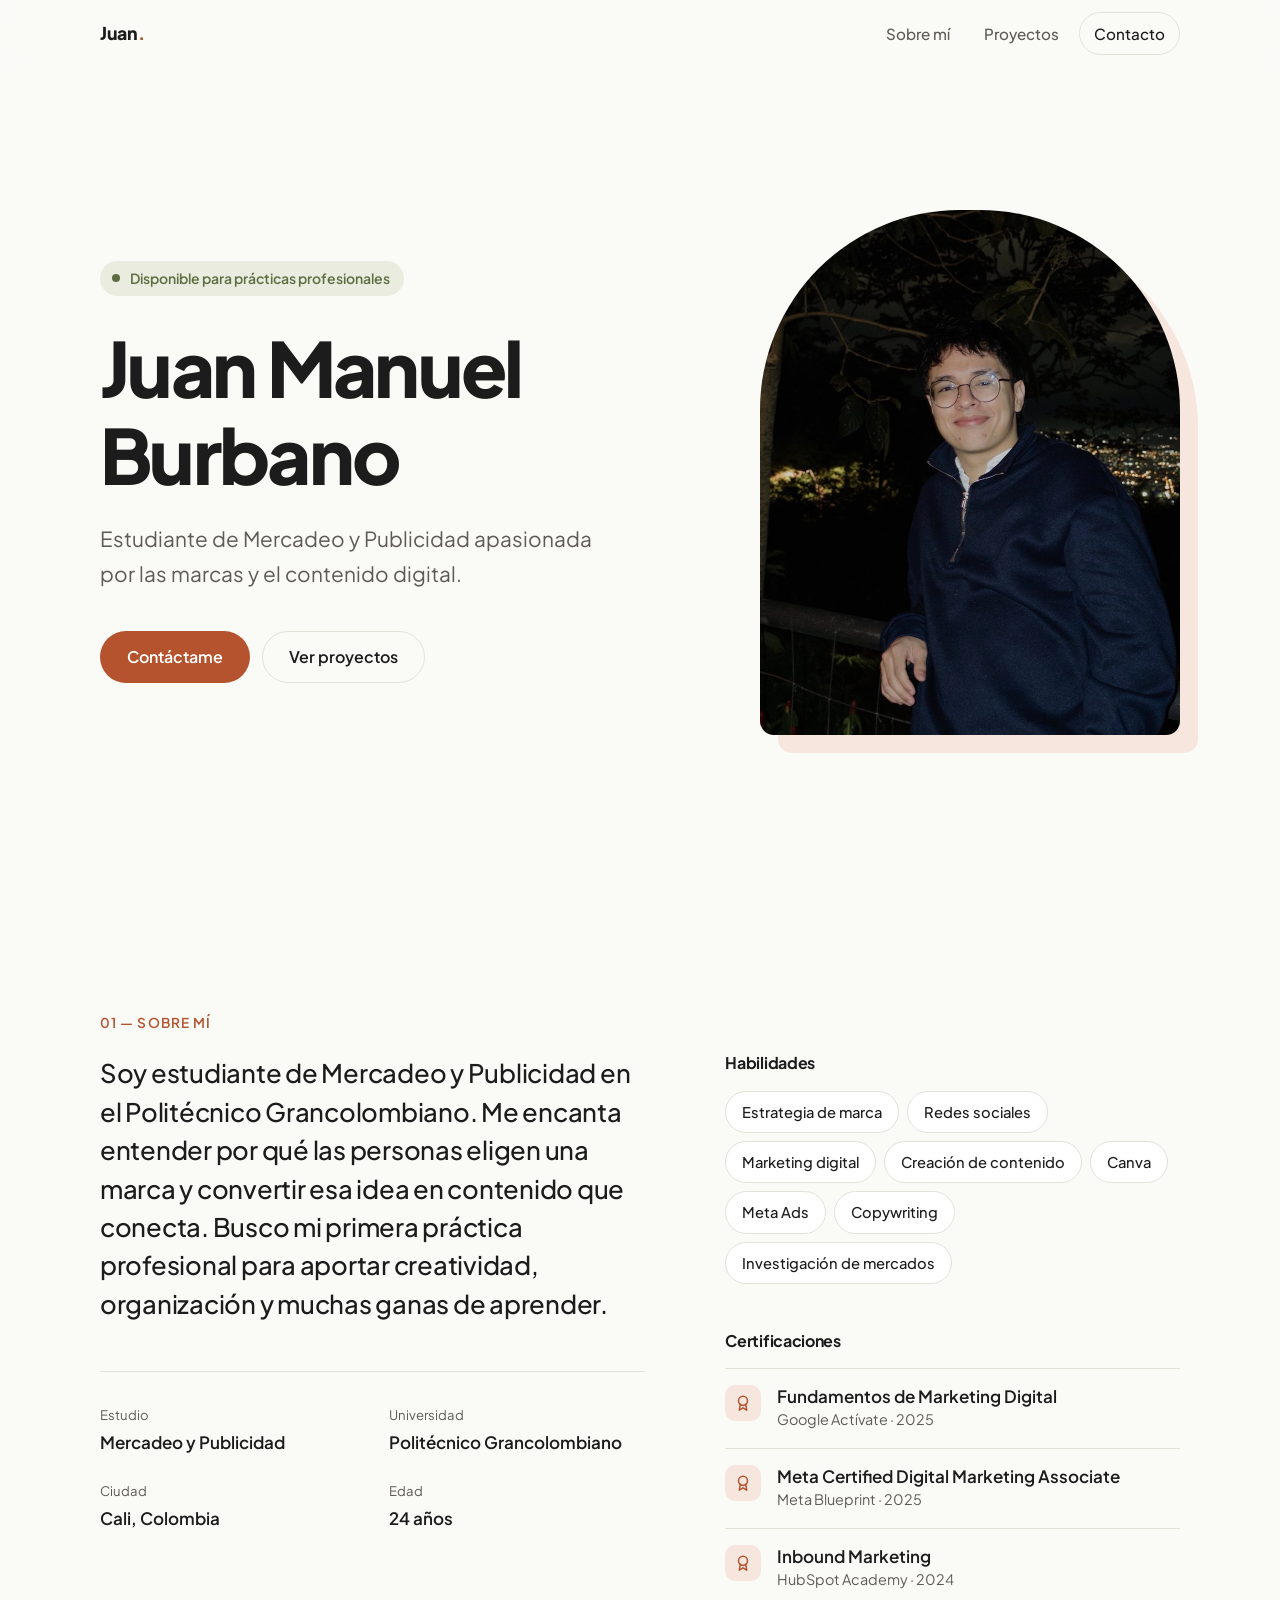
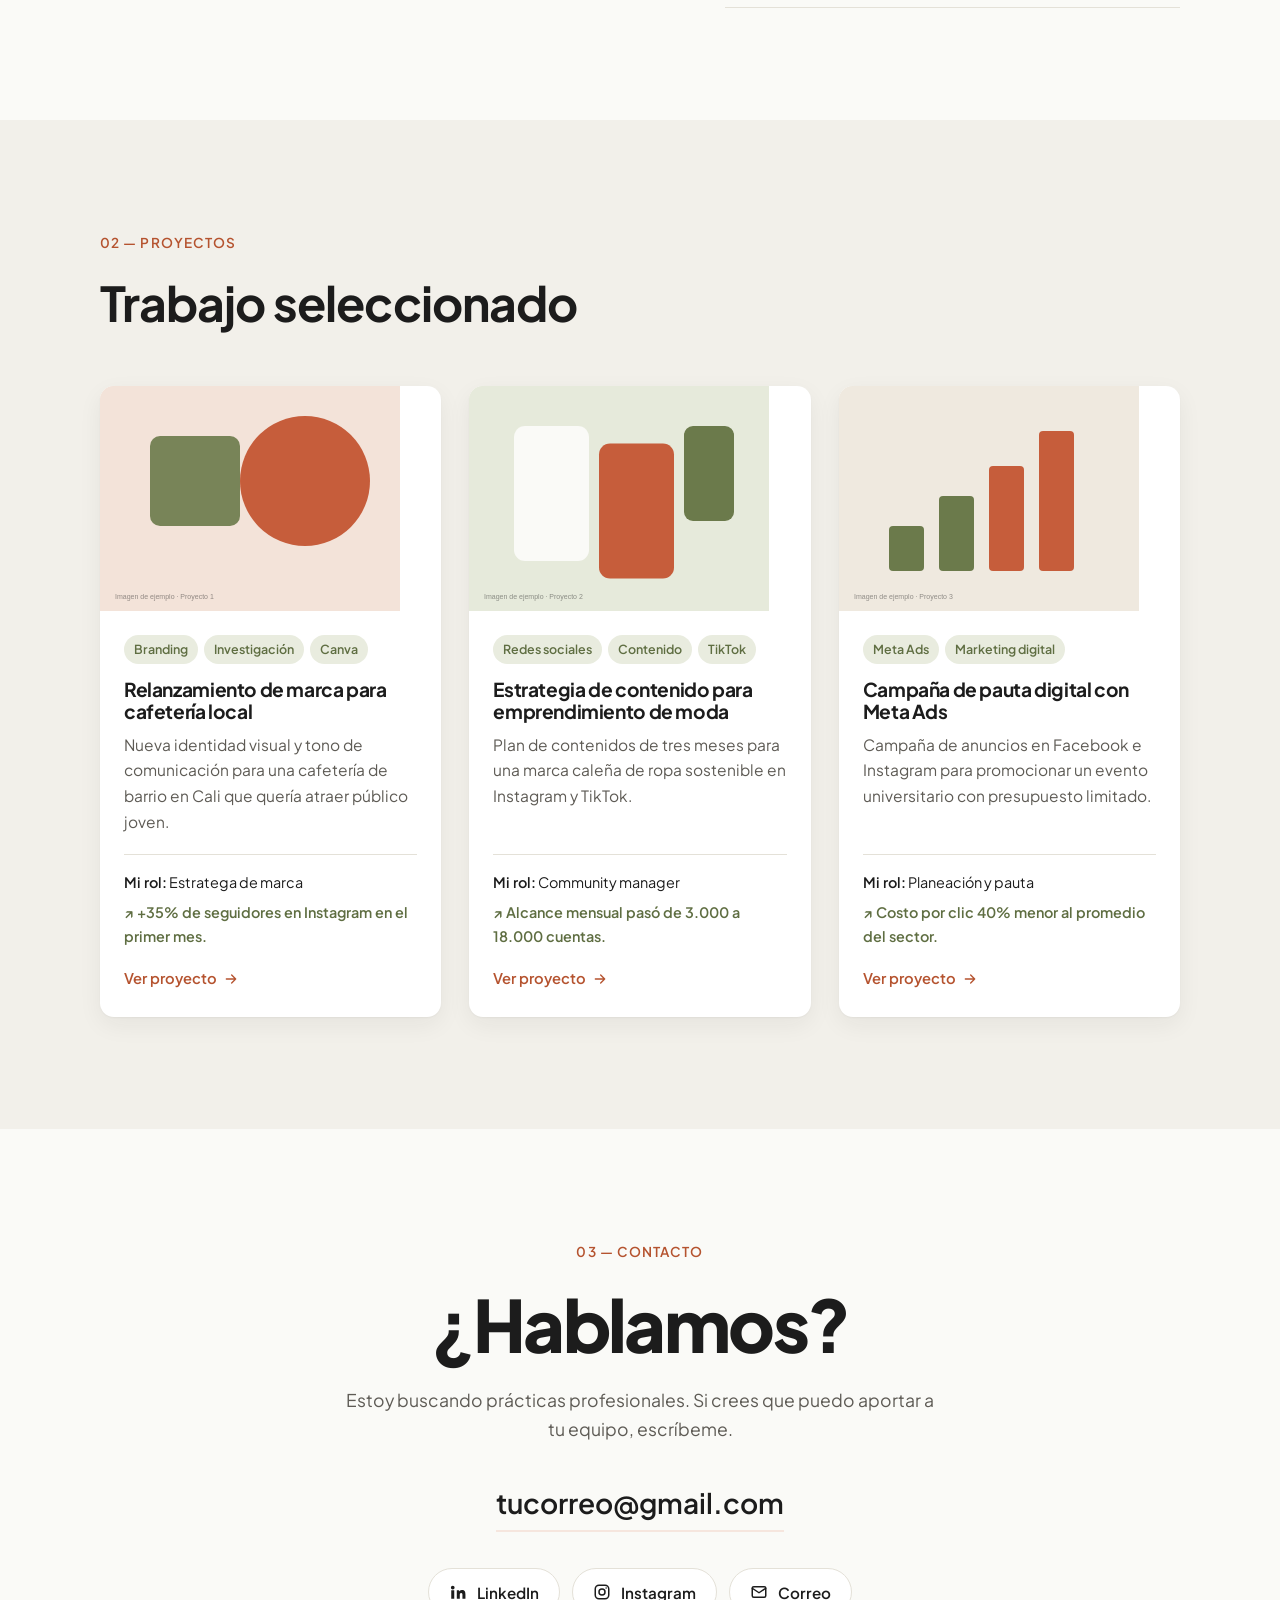
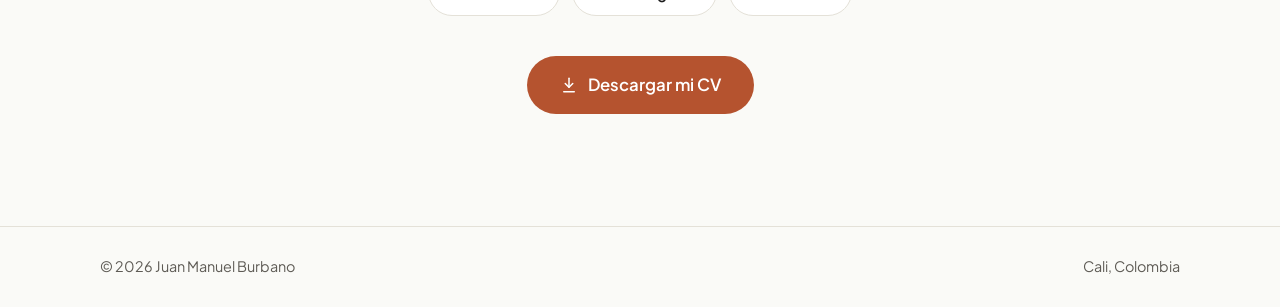
==== commit 27791cfb: "Agregar nombre real al portafolio Co-Authored-By: Claude Opus 5.5 <noreply@anthropic.com> Claude-Ses" ====
--- a/index.html
+++ b/index.html
@@ -4,9 +4,9 @@
   <meta charset="UTF-8">
   <meta name="viewport" content="width=device-width, initial-scale=1.0">
   <!-- Título y descripción que se ven en Google y al compartir el link -->
-  <title>Portafolio · Mercadeo y Publicidad</title>
-  <meta name="description" content="Portafolio de estudiante de Mercadeo y Publicidad en Cali, Colombia. Estrategia de marca, redes sociales y marketing digital.">
-  <meta property="og:title" content="Portafolio · Mercadeo y Publicidad">
+  <title>Juan Manuel Burbano · Portafolio</title>
+  <meta name="description" content="Portafolio de Juan Manuel Burbano, estudiante de Mercadeo y Publicidad en Cali, Colombia. Estrategia de marca, redes sociales y marketing digital.">
+  <meta property="og:title" content="Juan Manuel Burbano · Portafolio">
   <meta property="og:description" content="Estrategia de marca, redes sociales y marketing digital. Disponible para prácticas profesionales.">
   <meta property="og:type" content="website">
   <meta name="theme-color" content="#FAFAF7">
